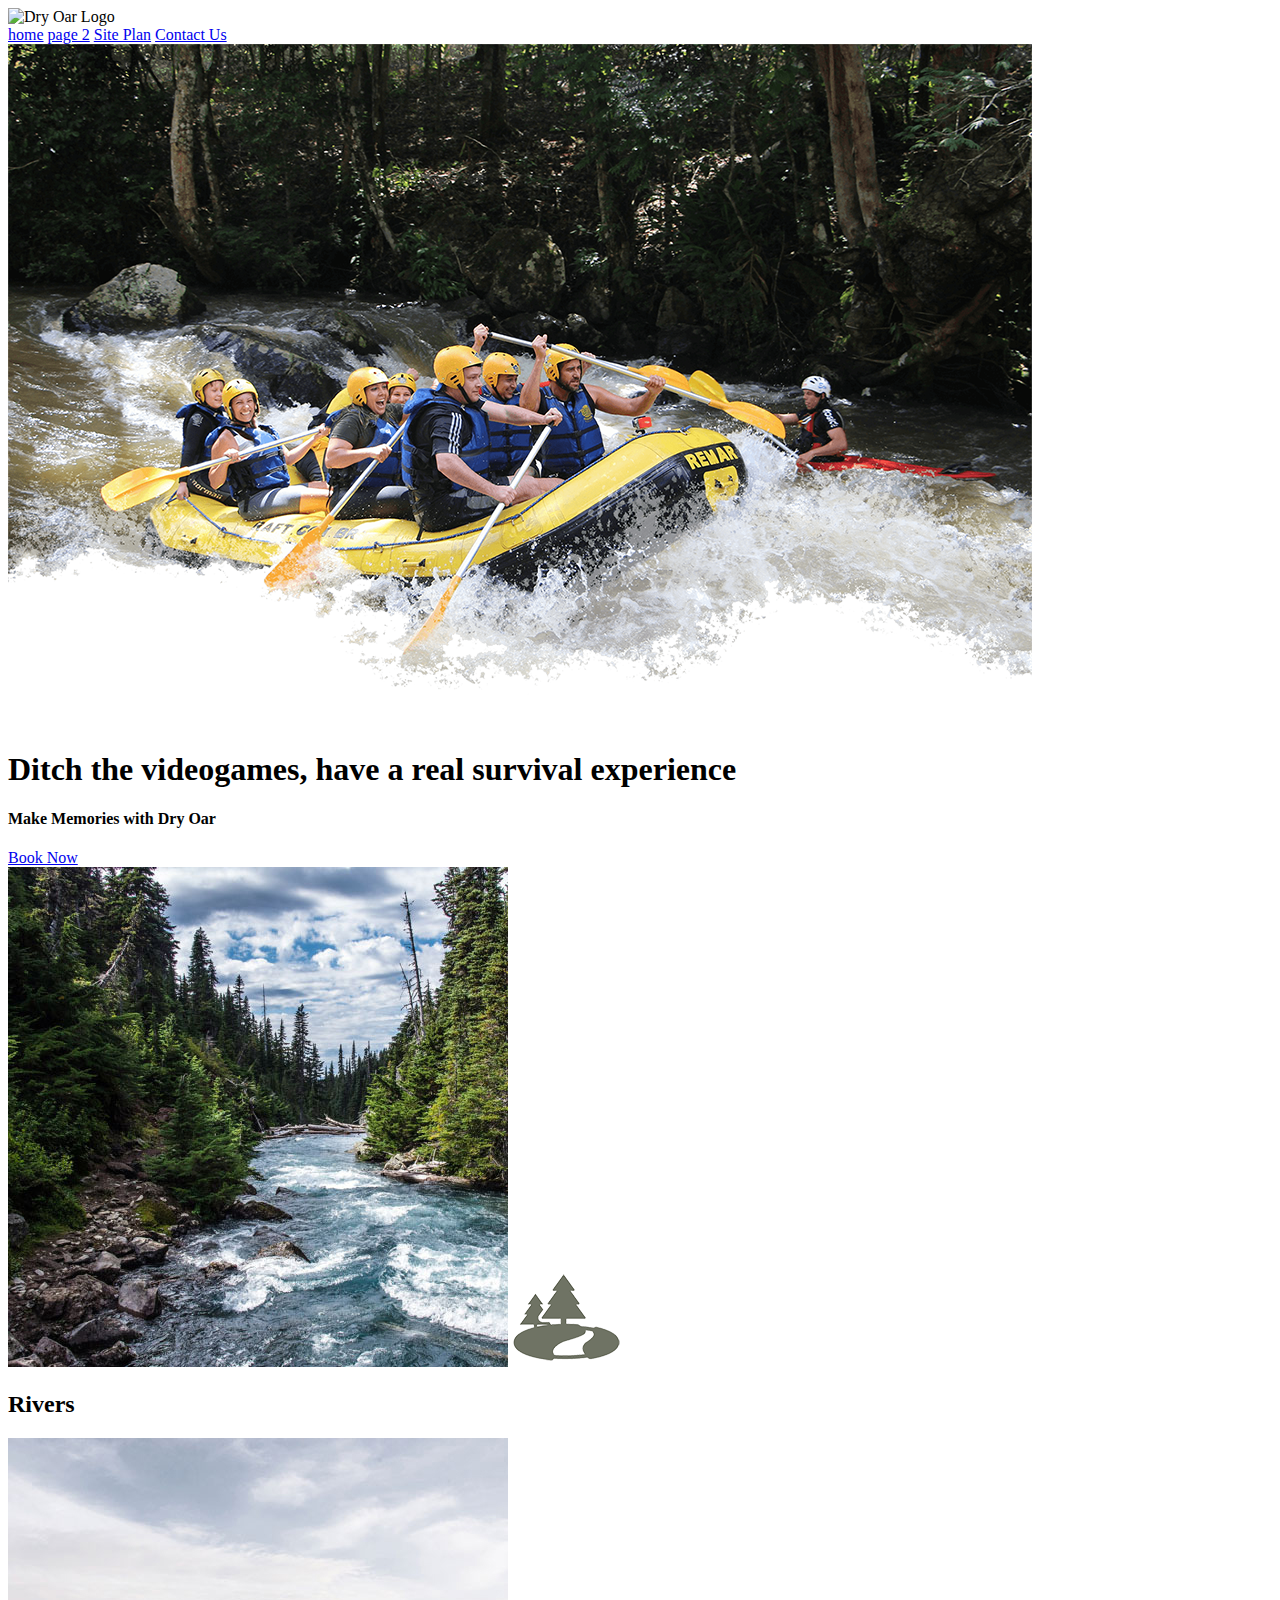
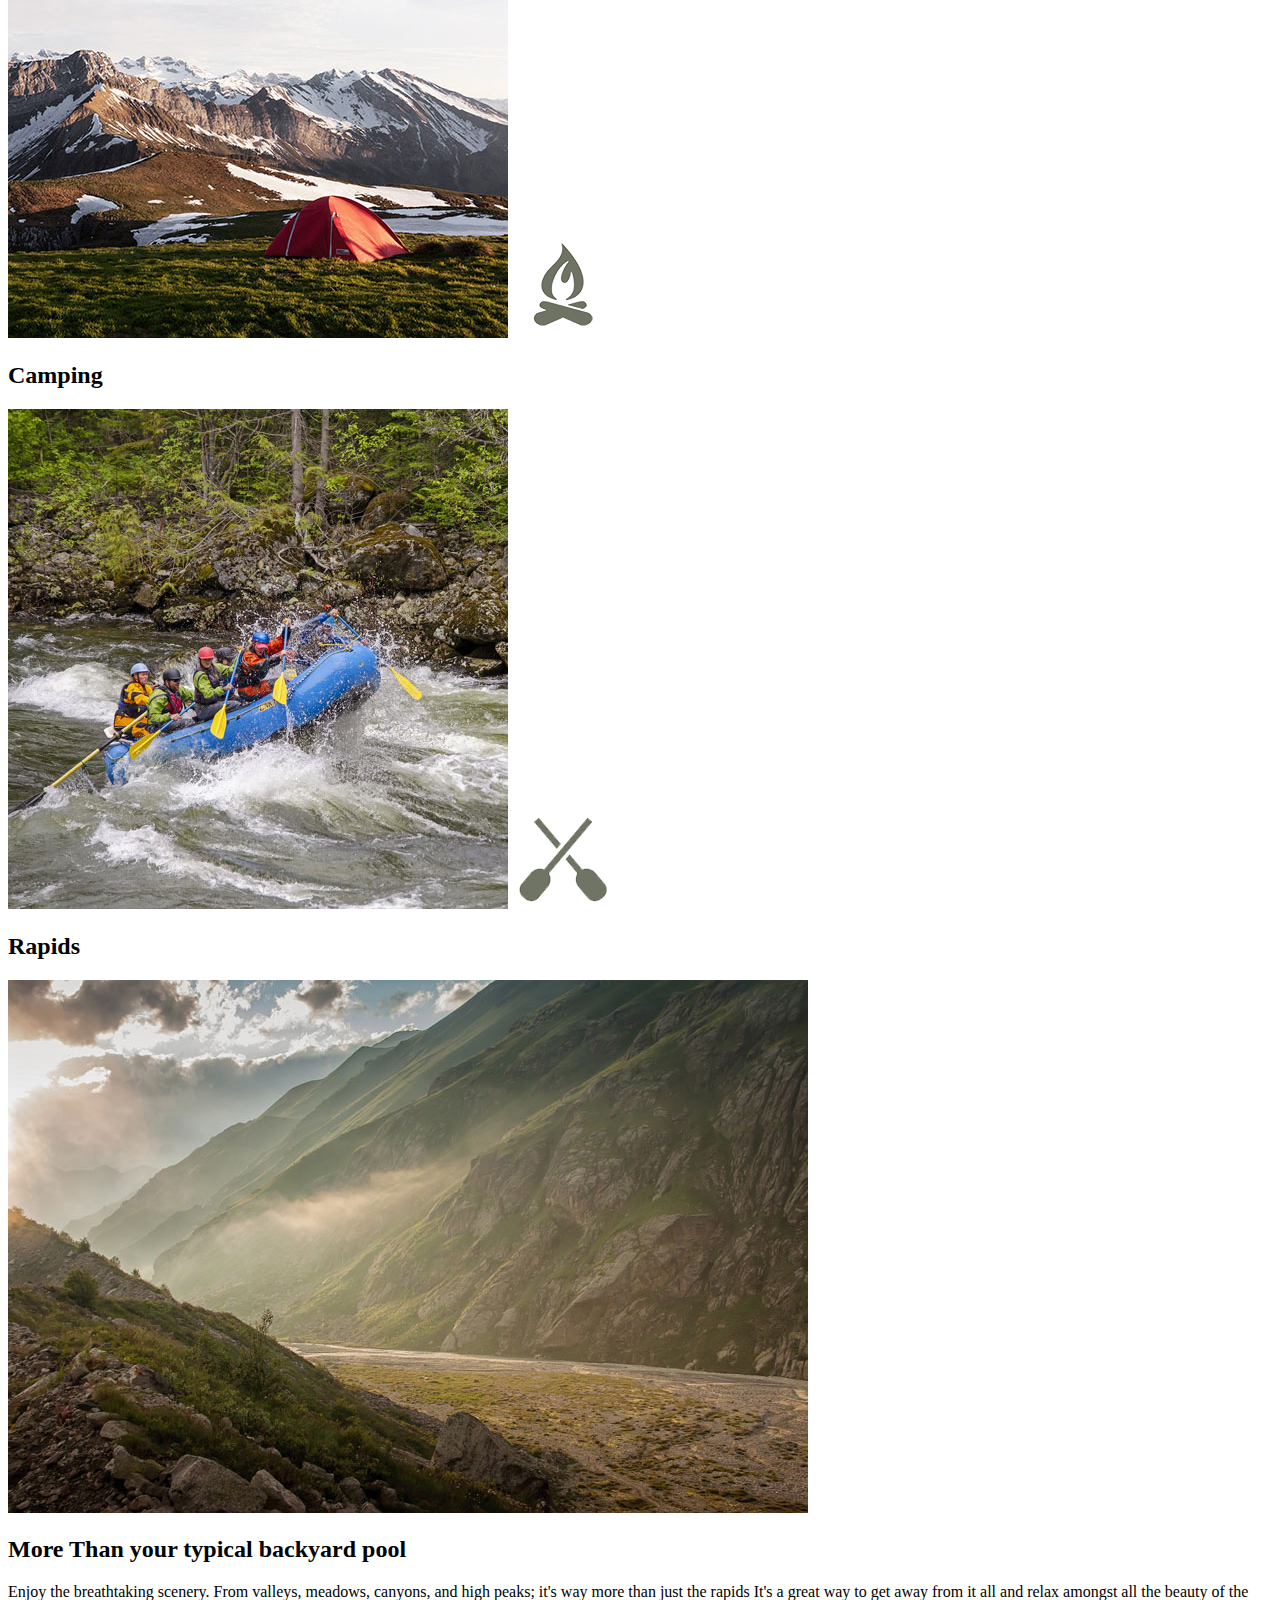
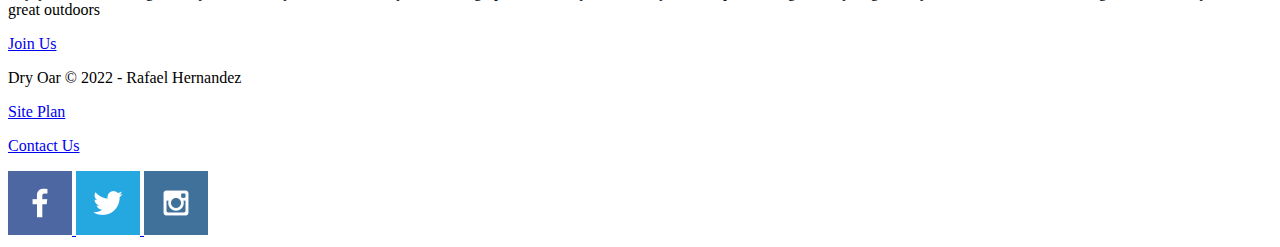
==== wwr/index.html @ 92fc310a "anything just send" ====
<!DOCTYPE html>
<html lang="en">
<head>
    <meta charset="UTF-8">
    <meta http-equiv="X-UA-Compatible" content="IE=edge">
    <meta name="viewport" content="width=device-width, initial-scale=1.0">
    <title>Whitewater Rafting Expeditions | Family Adventures! | Home</title>
</head>
<body>
    <header> 
        <img src='images/Logo.png' alt="Dry Oar Logo">
        <nav>
            <a href='index.html'>home</a>
            <a href="#">page 2</a>
            <a href="site-plan-rafting.html">Site Plan</a>
            <a href="contactus.html">Contact Us</a>
        </nav>
     </header>
<div id="hero">
    <div id="hero-box">
        <img id="hero-img" src="images/hero.png" alt="People Enjoying white water rafting">
    </div>
    <section id="hero-msg">
        <h1 class="Home-Title">Ditch the videogames, have a real survival experience</h1>
        <h4>Make Memories with Dry Oar</h4>
        <div class="button-box"> 
            <a class="book" href="rates.html">Book Now</a>
        </div>
    </section>
</div>
<main class="home-grid">
    <section class="rivers-card">
        <img class="card-img" src="images/rivers.jpg" alt="rivers in forest">
        <img class="icon" src="images/river_icon.png"    alt="river in icon">
        <h2>Rivers</h2>
    </section>
    <section class="camping-card">
        <img class="card-img" src="images/camping.jpg" alt="tent in mountains">
        <img class="icon" src="images/fire_icon.png" alt="fire icon">
        <h2>Camping</h2>
    </section>
    <section class="rapids-card">
        <img class="card-img" src="images/rapids.jpg" alt="rafting boat">
        <img class="icon" src="images/oars.png" alt="oars icon">
        <h2>Rapids</h2>
    </section>
    <img class="mountains" src="images/mountains.jpg" alt="Misty Mountains">
    <section class="msg">
            <h2>More Than your typical backyard pool</h2>
            <p>Enjoy the breathtaking scenery. From valleys, meadows, canyons, and high peaks; it's way more than just the rapids It's a great way to get away from it all and relax amongst all the beauty of the great outdoors</p>
            <a class="join" href="rivers.html">Join Us</a>
    </section>

</main>
<footer>
    <p>Dry Oar &copy; 2022 - Rafael Hernandez</p>
    <p><a href='site-plan-rafting.html'>Site Plan</a></p>
    <p><a href="contactus.html">Contact Us</a></p>
    <div class="social">
        <a href="https://facebook.com">
            <img src="images/facebook.png" alt="fb icon">
        </a>
        <a href="https://twitter.com">
            <img src="images/twitter.png" alt="twitter icon">
        </a>
        <a href="https://instagram.com">
            <img src="images/instagram.png" alt="instagram icon">
        </a>
    </div>


</footer>

</body>
</html>
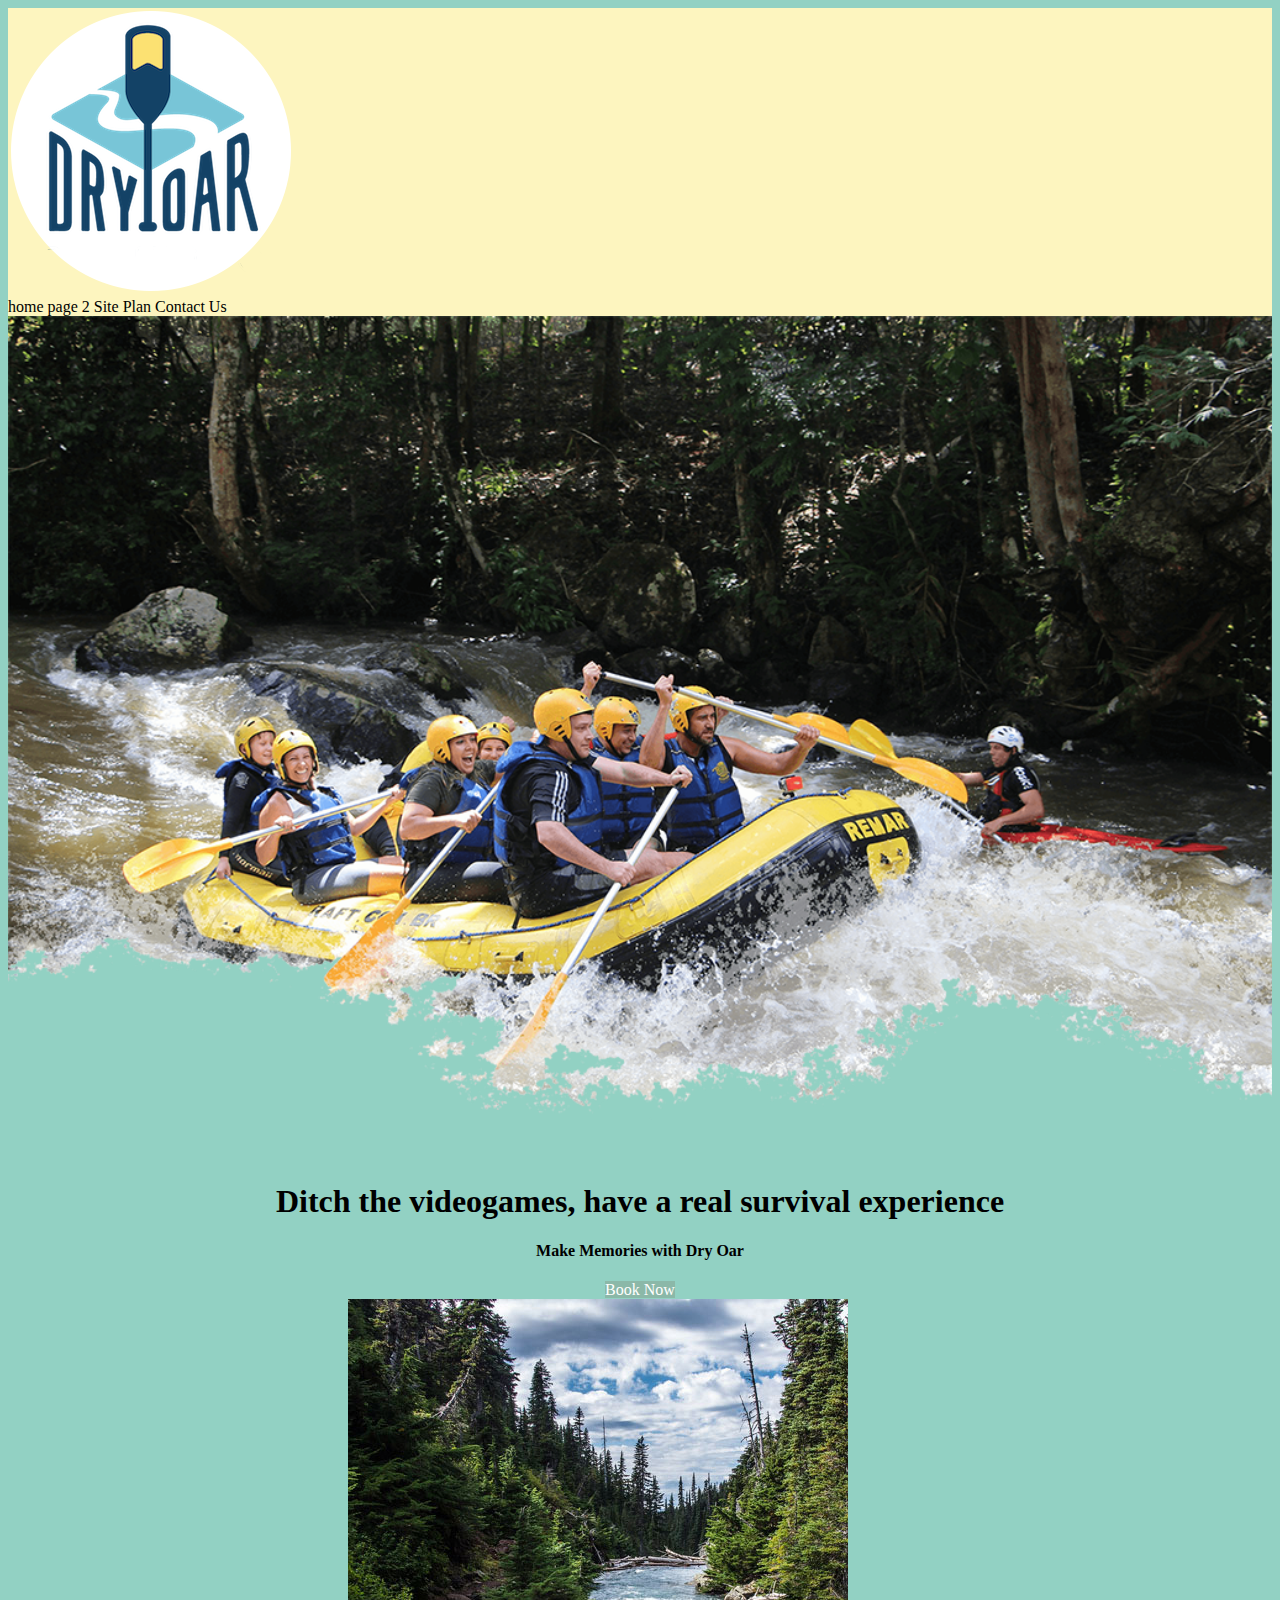
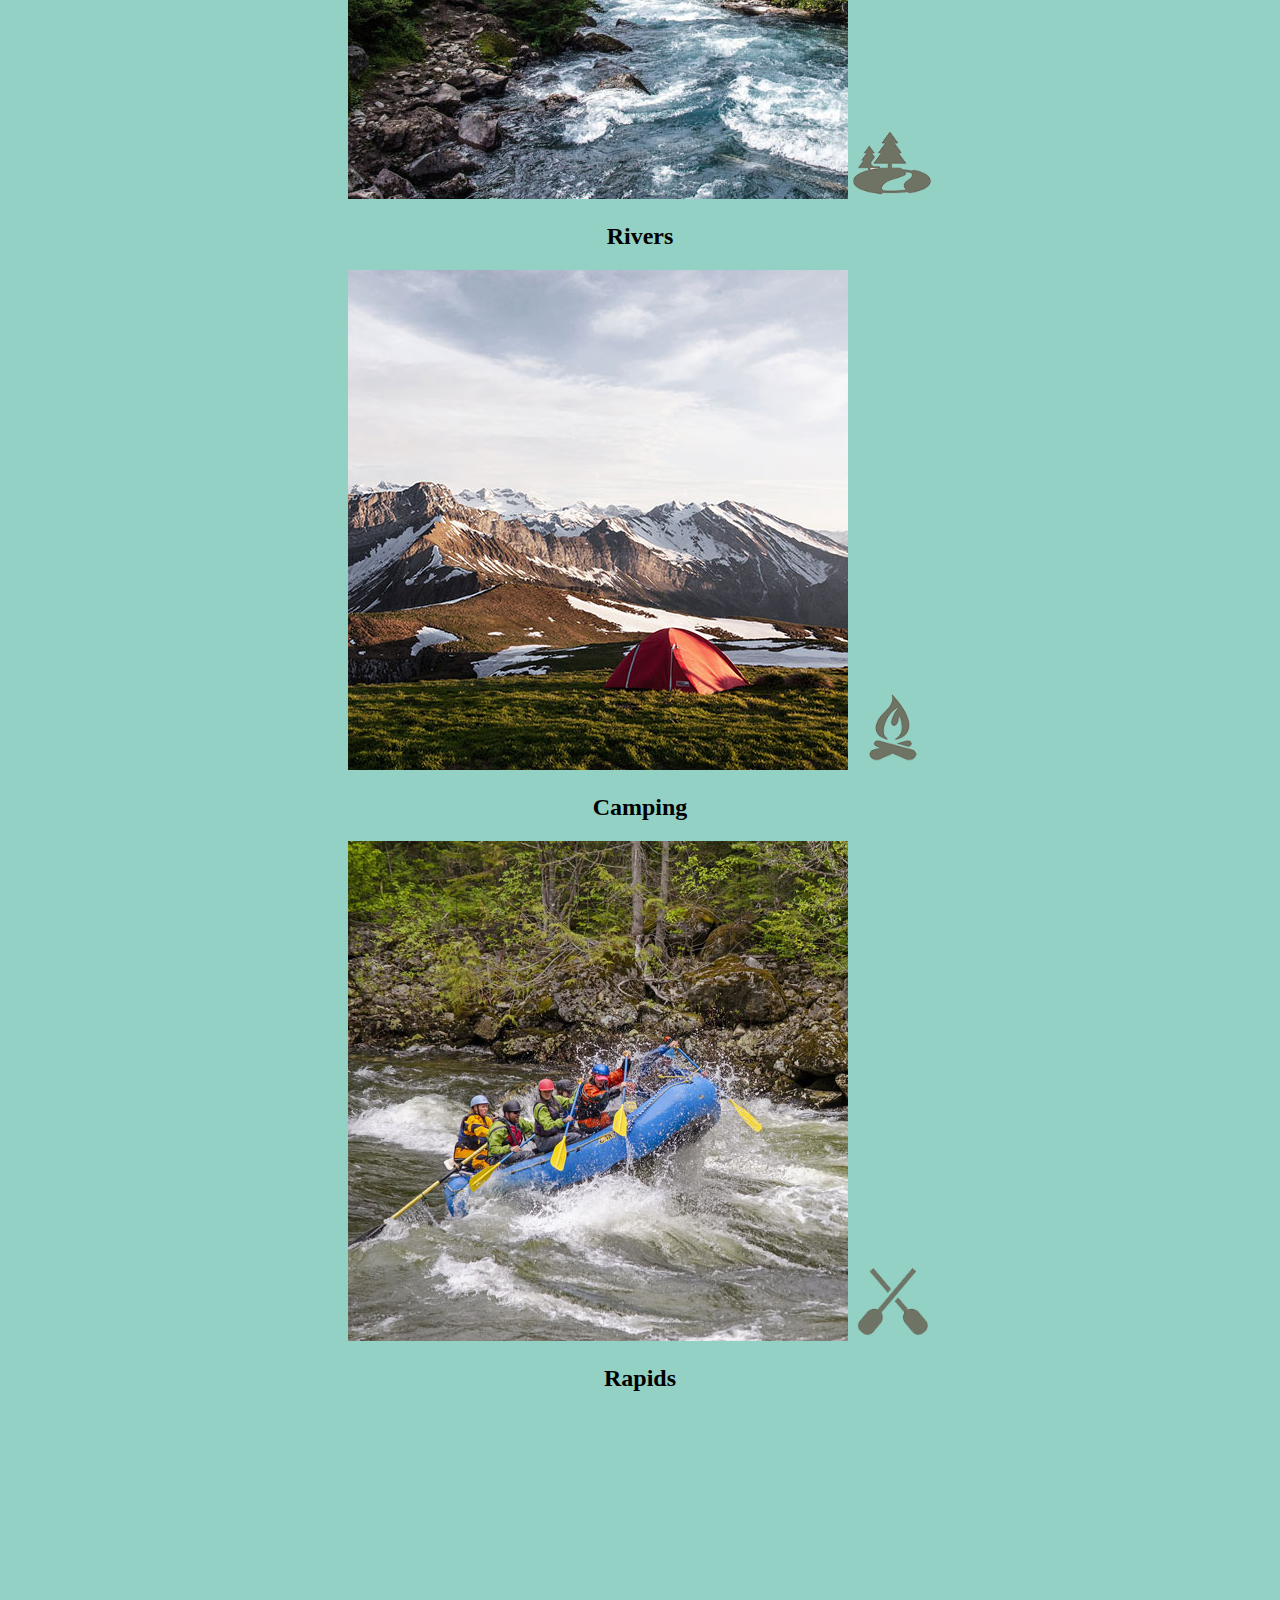
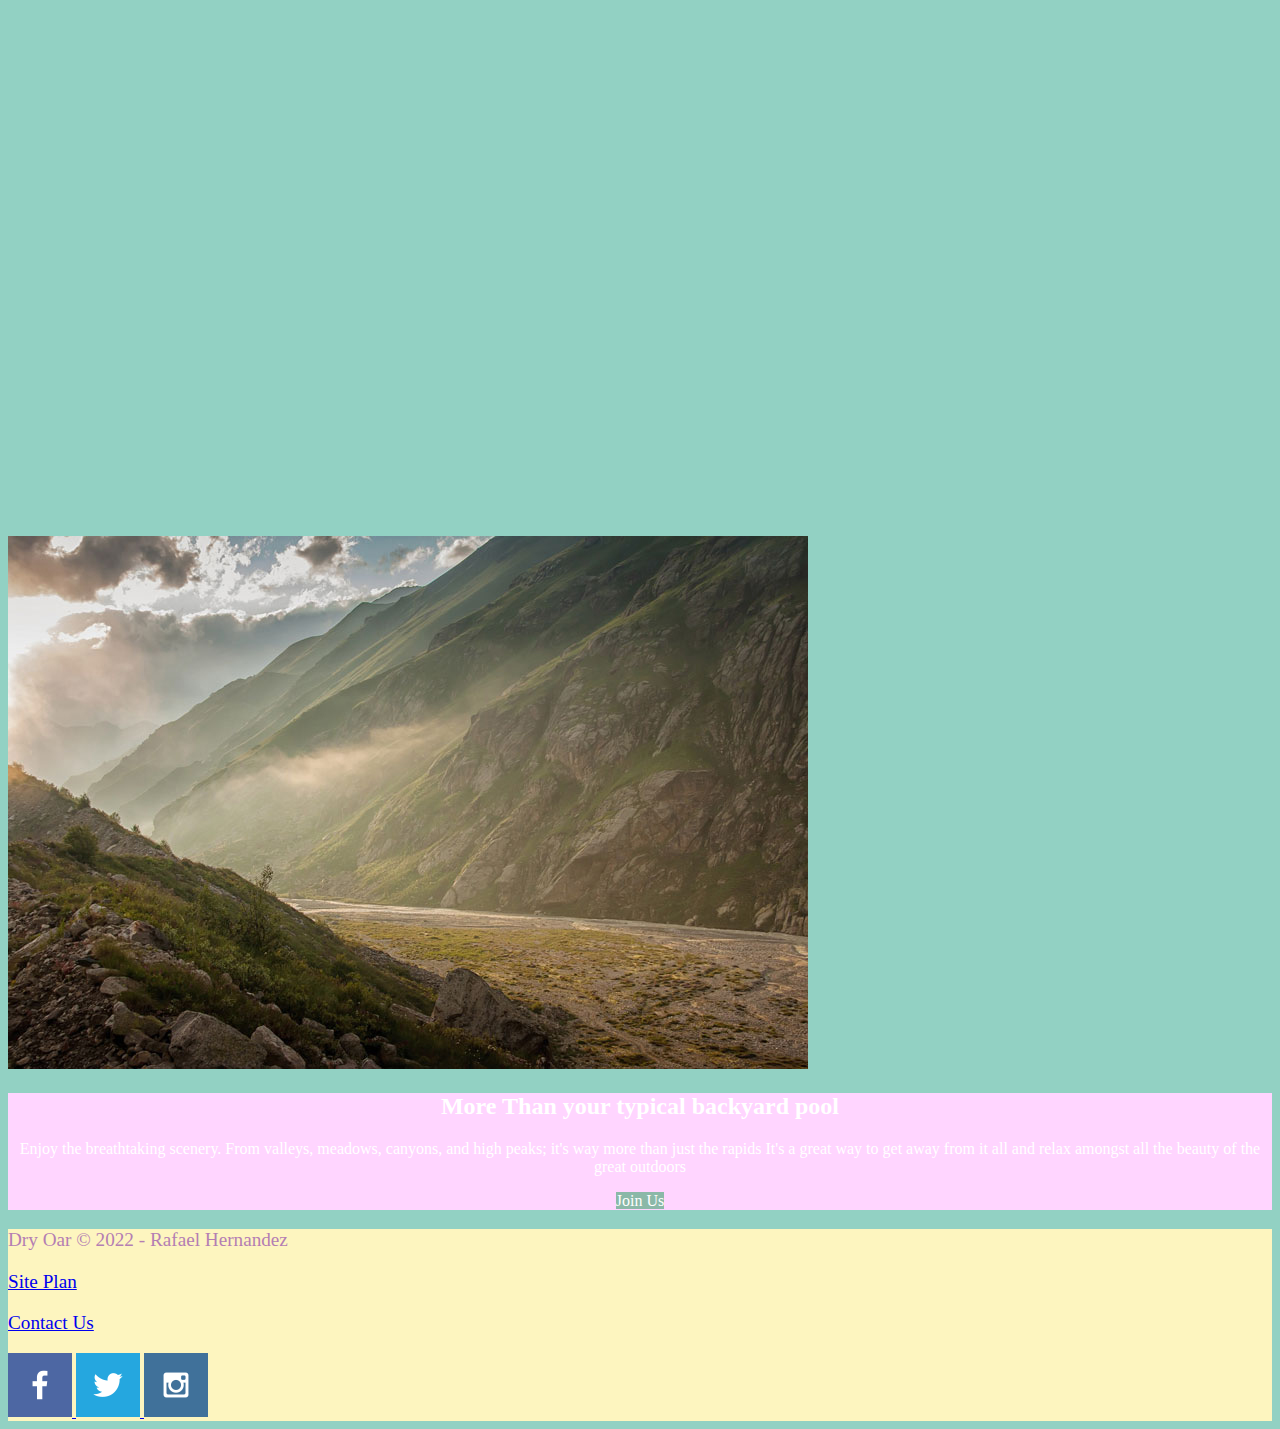
==== commit abef8e35: "commit" ====
--- a/wwr/index.html
+++ b/wwr/index.html
@@ -5,10 +5,11 @@
     <meta http-equiv="X-UA-Compatible" content="IE=edge">
     <meta name="viewport" content="width=device-width, initial-scale=1.0">
     <title>Whitewater Rafting Expeditions | Family Adventures! | Home</title>
+    <link rel="stylesheet" href="styles/style.css">
 </head>
-<body>
+    <body>
     <header> 
-        <img src='images/Logo.png' alt="Dry Oar Logo">
+        <img src='images/dryoar.png' alt="Dry Oar Logo">
         <nav>
             <a href='index.html'>home</a>
             <a href="#">page 2</a>
@@ -44,12 +45,19 @@
         <img class="icon" src="images/oars.png" alt="oars icon">
         <h2>Rapids</h2>
     </section>
+    <div id="background"></div>
     <img class="mountains" src="images/mountains.jpg" alt="Misty Mountains">
     <section class="msg">
             <h2>More Than your typical backyard pool</h2>
             <p>Enjoy the breathtaking scenery. From valleys, meadows, canyons, and high peaks; it's way more than just the rapids It's a great way to get away from it all and relax amongst all the beauty of the great outdoors</p>
             <a class="join" href="rivers.html">Join Us</a>
     </section>
+     <div id="content">
+        <header>
+        
+        </header>
+
+     </div>
 
 </main>
 <footer>
@@ -57,13 +65,13 @@
     <p><a href='site-plan-rafting.html'>Site Plan</a></p>
     <p><a href="contactus.html">Contact Us</a></p>
     <div class="social">
-        <a href="https://facebook.com">
+        <a href="https://facebook.com" target="_blank">
             <img src="images/facebook.png" alt="fb icon">
         </a>
-        <a href="https://twitter.com">
+        <a href="https://twitter.com" target="_blank">
             <img src="images/twitter.png" alt="twitter icon">
         </a>
-        <a href="https://instagram.com">
+        <a href="https://instagram.com" target="_blank">
             <img src="images/instagram.png" alt="instagram icon">
         </a>
     </div>
--- a/wwr/styles/style.css
+++ b/wwr/styles/style.css
@@ -0,0 +1,119 @@
+content {
+    max-width: 1600px;
+}
+
+div > id > ::content {
+    max-width: 1600px;
+}
+
+#content {
+    margin: 0 auto;
+}
+
+nav a {
+    text-align: center;
+    color: black;
+    text-decoration: none;
+}
+
+#hero-msg h1 {
+    text-align: center;
+}
+
+#hero-msg h4 {
+    text-align: center;
+}
+
+.button-box {
+    text-align: center;
+}
+
+main section {
+    text-align: center;
+}
+
+#background {
+    height: 725px;
+}
+
+body {
+    background-color: #92D1C3;
+}
+
+header {
+    background-color: #FDF5BF;
+
+}
+
+nav a:hover {
+    background-color: #8BB8A8;
+    color: white;
+}
+
+.book, .join {
+    background-color: #8BB8A8;
+    color: white;
+    text-decoration: none;
+}
+
+.book:hover {
+    background-color: #FDF5BF;
+    color: white;
+}
+
+.join:hover {
+    background-color: #B47EB3;
+    color: white;
+}
+
+#background {
+    background-color: #92D1C3;
+}
+
+.msg {
+    background-color: #FFD5FF;
+    color: white;
+}
+
+.msg h2 {
+    color: white;
+}
+
+.msg p {
+    color: white;
+}
+
+footer {
+    background-color: #FDF5BF;
+    color: #B47EB3;
+}
+
+footer p {
+    font-size: 1.2em;
+}
+
+footer p a:hover {
+    text-decoration: underline;
+}
+
+footer a:hover {
+    color: #B47EB3;
+    text-decoration: none;
+}
+
+.home-title {
+    color: white;
+}
+
+
+.icon {
+    width: 80px;
+}
+
+#hero-img {
+    width: 100%;
+}
+
+.logo {
+    width: 80px;
+}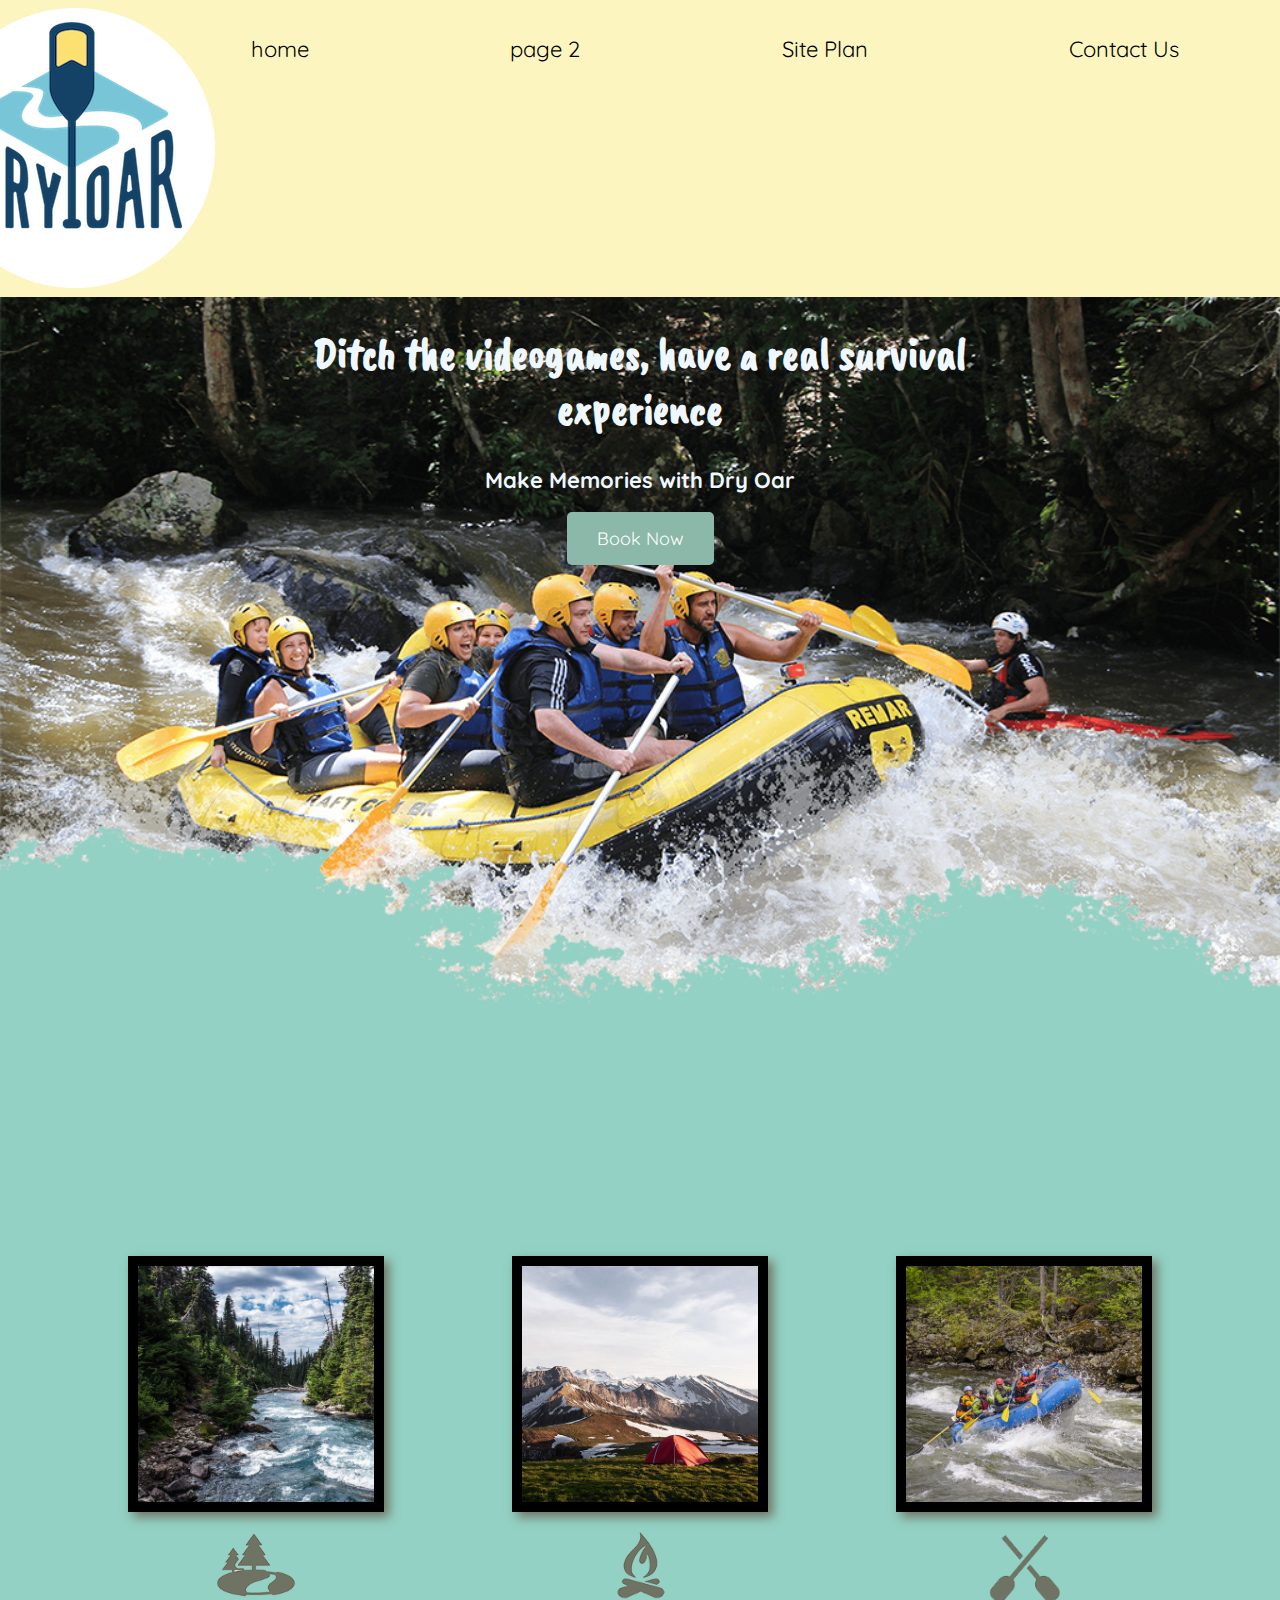
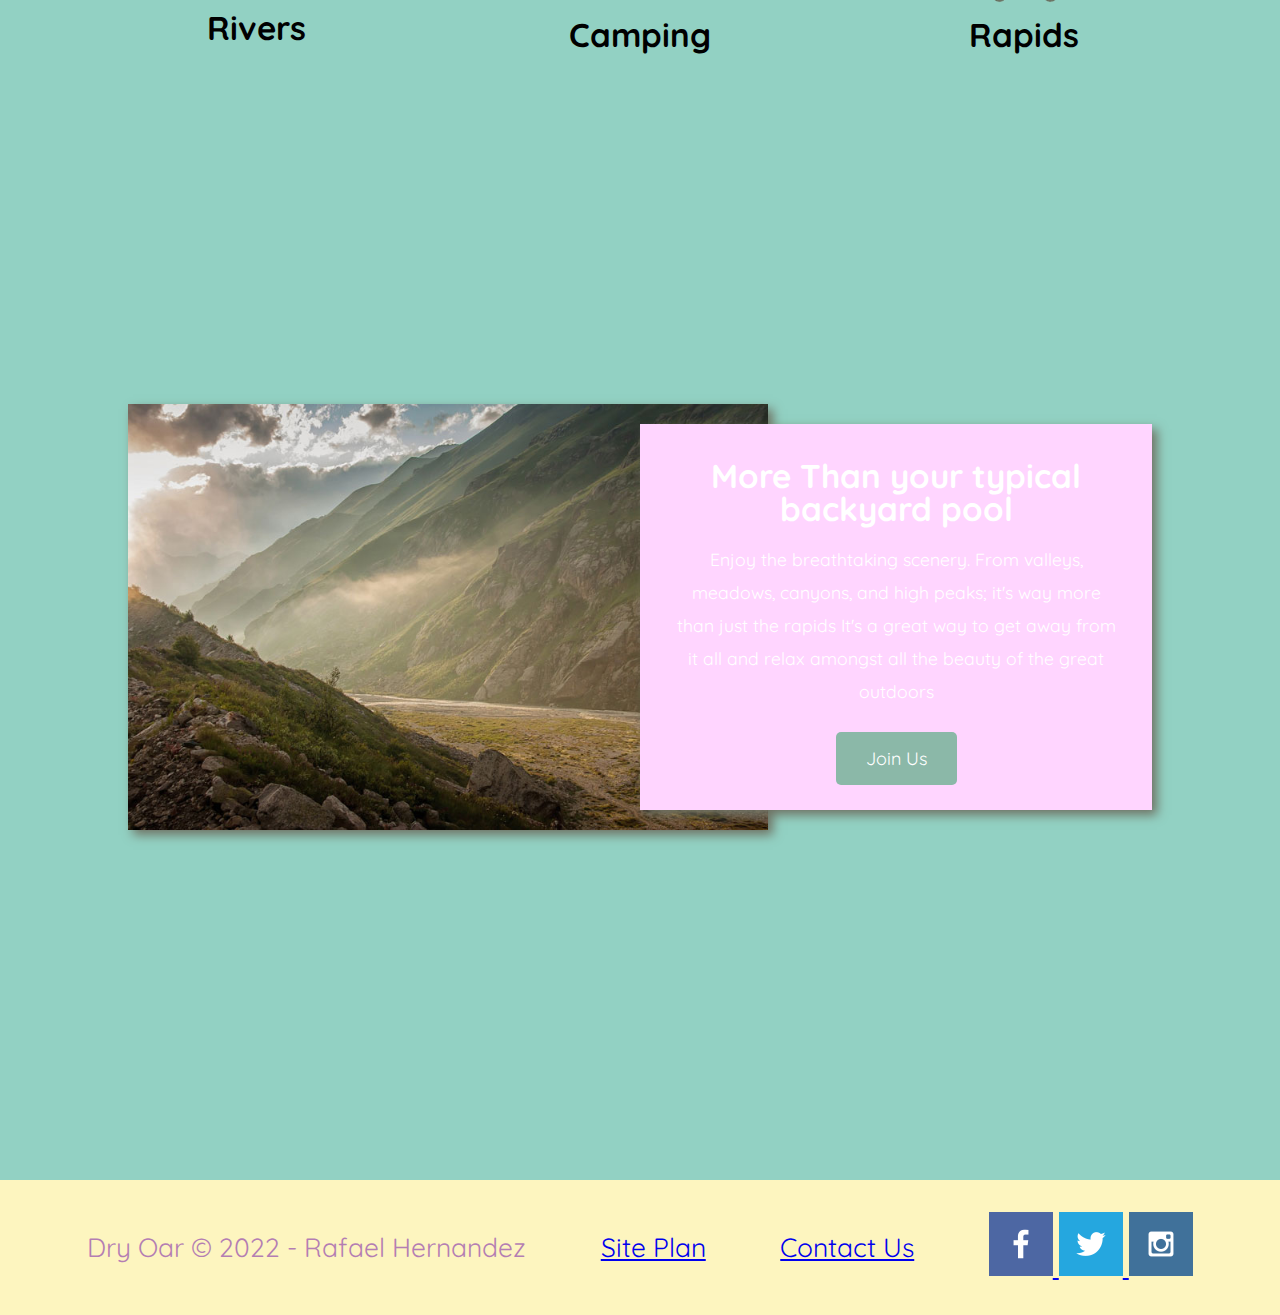
==== commit b71bb89c: "10/30 push" ====
--- a/wwr/index.html
+++ b/wwr/index.html
@@ -8,8 +8,10 @@
     <link rel="stylesheet" href="styles/style.css">
 </head>
     <body>
-    <header> 
-        <img src='images/dryoar.png' alt="Dry Oar Logo">
+    <header>
+        <a id="logo_link" href="index.html">
+            <img src='images/dryoar.png' alt="Dry Oar Logo">
+        </a>
         <nav>
             <a href='index.html'>home</a>
             <a href="#">page 2</a>
@@ -52,12 +54,6 @@
             <p>Enjoy the breathtaking scenery. From valleys, meadows, canyons, and high peaks; it's way more than just the rapids It's a great way to get away from it all and relax amongst all the beauty of the great outdoors</p>
             <a class="join" href="rivers.html">Join Us</a>
     </section>
-     <div id="content">
-        <header>
-        
-        </header>
-
-     </div>
 
 </main>
 <footer>
--- a/wwr/styles/style.css
+++ b/wwr/styles/style.css
@@ -1,3 +1,36 @@
+
+@import url('https://fonts.googleapis.com/css2?family=Caveat+Brush&family=Quicksand:wght@300&display=swap');
+
+:root {
+
+--heading-font: 'Caveat Brush';
+--paragraph-font: Quicksand, Helvetica, sans-serif;
+--body-font: Quicksand, Helvetica, sans-serif;
+
+
+
+}
+
+.home-title {
+    font-family: 'Caveat Brush', Helvetica, sans-serif;
+    font-size: 2em;
+    margin-top: 10px;
+    color: white;
+}
+
+.home-grid {
+    display: grid;
+    grid-template-columns: 1fr 1fr 1fr 1fr 1fr 1fr 1fr 1fr 1fr 1fr;
+   
+}
+
+h1 {
+    font-family: 'Caveat Brush', Helvetica, sans-serif;
+    font-size: 2em;
+}
+
+.book
+    
 content {
     max-width: 1600px;
 }
@@ -14,6 +47,26 @@
     text-align: center;
     color: black;
     text-decoration: none;
+    padding: 35px;
+}
+
+#hero {
+    display: grid;
+    grid-template-columns: 1fr 3fr 1fr;
+    margin-top: -100px;
+}
+
+#hero-box {
+    grid-column: 1/4;
+    grid-row: 1/3;
+    z-index: -1;
+}
+
+#hero-msg {
+    color: aliceblue;
+    grid-column: 2/3;
+    grid-row: 1/2;
+    margin-top: 100px;
 }
 
 #hero-msg h1 {
@@ -22,6 +75,8 @@
 
 #hero-msg h4 {
     text-align: center;
+    grid-column: 2/4;
+    grid-row: 1/2;
 }
 
 .button-box {
@@ -30,6 +85,10 @@
 
 main section {
     text-align: center;
+}
+
+main section img {
+    box-sizing: border-box;
 }
 
 #background {
@@ -38,9 +97,19 @@
 
 body {
     background-color: #92D1C3;
+    font-family: Quicksand, Helvetica, sans-serif;
+    font-size: 22px;
+    margin: 0;
+    padding: 0;
+}
+
+h2 {
+    margin: 0;
 }
 
 header {
+    display: grid;
+    grid-template-columns: 150px auto;
     background-color: #FDF5BF;
 
 }
@@ -54,6 +123,10 @@
     background-color: #8BB8A8;
     color: white;
     text-decoration: none;
+    font-size: 18px;
+    padding: 15px 30px;
+    margin-top: 50px;
+    border-radius: 5px;
 }
 
 .book:hover {
@@ -68,11 +141,18 @@
 
 #background {
     background-color: #92D1C3;
+    grid-column: 1/11;
+    grid-row: 4/9;
 }
 
 .msg {
     background-color: #FFD5FF;
     color: white;
+    line-height: 1.5em;
+    padding: 35px;
+    grid-column: 6/10;
+    grid-row: 6/7;
+    box-shadow: 5px 5px 10px #6f7364;
 }
 
 .msg h2 {
@@ -81,11 +161,18 @@
 
 .msg p {
     color: white;
+    font-size: .8em;
+    padding-bottom: 15px;
 }
 
 footer {
     background-color: #FDF5BF;
     color: #B47EB3;
+    padding: 25px 50px;
+    margin-top: 200px;
+    display: flex;
+    justify-content: space-around;
+    align-items: center;
 }
 
 footer p {
@@ -101,13 +188,13 @@
     text-decoration: none;
 }
 
-.home-title {
-    color: white;
-}
-
+footer.social img {
+    padding-top: 15px;
+}
 
 .icon {
     width: 80px;
+    padding-top: 10px;
 }
 
 #hero-img {
@@ -116,4 +203,102 @@
 
 .logo {
     width: 80px;
+}
+
+#logo_link {
+    padding-top: 5px;
+    justify-self: center;
+    align-self: center;
+}
+
+.rivers-card {
+    grid-column: 2/4;
+    grid-row: 2/3;
+}
+
+.camping-card {
+    grid-column: 5/7;
+    grid-row: 2/3;
+
+}
+
+.rapids-card {
+    grid-column: 8/10;
+    grid-row: 2/3;
+}
+
+
+
+.rivers-card, .camping-card, .rapids-card {
+    margin: 200px 0;
+}
+
+.card-img {
+    border: 10px solid black;
+    transition: transform .5s;
+    box-shadow: 5px 5px 10px #6f7364;
+}
+
+.card-img:hover {
+    opacity: .6;
+    transform: scale(1.1);
+}
+
+.card-img, .mountains {
+    width: 100%;
+}
+
+.mountains {
+    width: 100%;
+    grid-column: 2/7;
+    grid-row: 5/8;
+    box-shadow: 5px 5px 10px #6f7364;
+
+}
+
+nav {
+    display: flex;
+    justify-content: space-around;
+}
+
+@media screen and (max-width: 900px) {
+    #hero, .home-grid {
+        display: block;
+        height: auto;
+    }
+    nav, footer {
+        flex-direction: column;
+    }
+    nav a {
+        display: block;
+        padding: 15px;
+    }
+    #hero {
+        margin-top: 0;
+    }
+    #hero-msg {
+        margin-top: 0;
+    }
+    #hero-msg h4 {
+        display: none;
+    }
+    .home-title {
+        font-size: 25px;
+        color: #6f7364;
+    }
+    .rivers-card, .camping-card, .rapids-card { 
+        margin: 50px auto;
+        width: 60%;
+    }
+    #background {
+        display: none;
+    }
+    .mountains, .msg {
+        width: 80%;
+        display: block;
+        margin: 0 auto;
+    }
+    footer {
+        margin-top: 25px;
+    }
 }